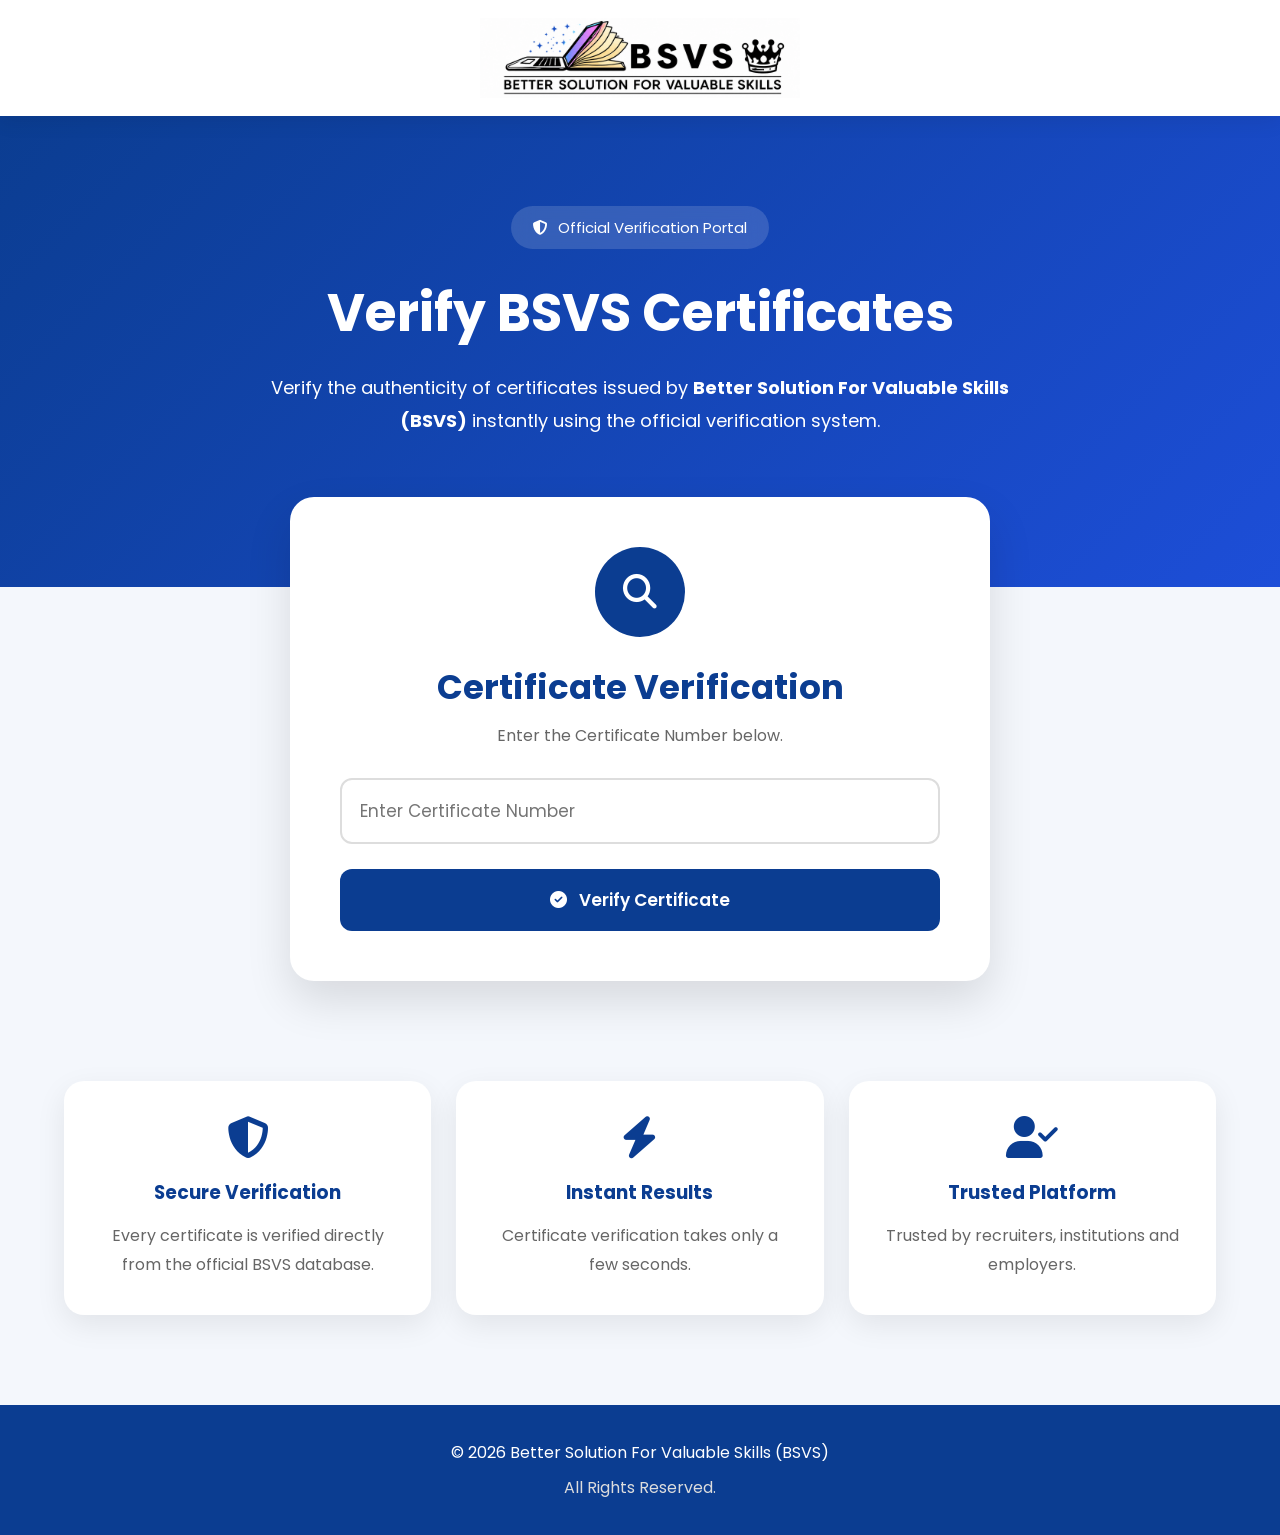
==== index.html @ 0b7476f2 "Initial commit" ====
<!DOCTYPE html>
<html lang="en">

<head>

    <meta charset="UTF-8">
    <meta name="viewport" content="width=device-width, initial-scale=1.0">

    <title>BSVS Certificate Verification Portal</title>

    <link rel="icon" href="assets/logo/TabIcon.png">

    <link rel="stylesheet" href="css/style.css">

    <link href="https://fonts.googleapis.com/css2?family=Poppins:wght@300;400;500;600;700;800&display=swap"
        rel="stylesheet">

    <link rel="stylesheet"
        href="https://cdnjs.cloudflare.com/ajax/libs/font-awesome/6.7.2/css/all.min.css">

</head>

<body>

    <!-- HEADER -->

    <header>

        <div class="container">

            <div class="logo">

    <img src="assets/logo/logo.png" alt="BSVS Logo" class="header-logo">

</div>

        </div>

    </header>

    <!-- HERO -->

    <section class="hero">

        <div class="hero-content">

            <span class="hero-badge">

                <i class="fa-solid fa-shield-halved"></i>

                Official Verification Portal

            </span>

            <h1>

                Verify BSVS Certificates

            </h1>

            <p>

                Verify the authenticity of certificates issued by
                <strong>Better Solution For Valuable Skills (BSVS)</strong>
                instantly using the official verification system.

            </p>

        </div>

    </section>

    <!-- SEARCH -->

    <section class="search-section">

        <div class="search-card">

            <div class="search-icon">

                <i class="fa-solid fa-magnifying-glass"></i>

            </div>

            <h2>

                Certificate Verification

            </h2>

            <p>

                Enter the Certificate Number below.

            </p>

            <form id="verifyForm">

                <div class="input-group">

                    <input

                        type="text"

                        id="certificateNumber"

                        placeholder="Enter Certificate Number"

                        autocomplete="off"

                        required>

                </div>

                <button type="submit">

                    <i class="fa-solid fa-circle-check"></i>

                    Verify Certificate

                </button>

            </form>

        </div>

    </section>

    <!-- FEATURES -->

    <section class="features">

        <div class="feature-card">

            <i class="fa-solid fa-shield-halved"></i>

            <h3>

                Secure Verification

            </h3>

            <p>

                Every certificate is verified directly from the official BSVS database.

            </p>

        </div>

        <div class="feature-card">

            <i class="fa-solid fa-bolt"></i>

            <h3>

                Instant Results

            </h3>

            <p>

                Certificate verification takes only a few seconds.

            </p>

        </div>

        <div class="feature-card">

            <i class="fa-solid fa-user-check"></i>

            <h3>

                Trusted Platform

            </h3>

            <p>

                Trusted by recruiters, institutions and employers.

            </p>

        </div>

    </section>

    <!-- FOOTER -->

    <footer>

        <p>

            © 2026 Better Solution For Valuable Skills (BSVS)

        </p>

        <span>

            All Rights Reserved.

        </span>

    </footer>

    <script type="module" src="js/app.js"></script>

</body>

</html>
---- css/style.css ----
/* ===========================================
   BSVS Certificate Verification Portal
   Version 2.0
=========================================== */

*{
    margin:0;
    padding:0;
    box-sizing:border-box;
    font-family:'Poppins',sans-serif;
}

html{
    scroll-behavior:smooth;
}

body{
    background:#f4f7fc;
    color:#222;
    min-height:100vh;
}

/* Container */

.container{
    width:90%;
    max-width:1200px;
    margin:auto;
}

/* ================= HEADER ================= */

header{
    width:100%;
    background:#fff;
    padding:18px 0;
    box-shadow:0 5px 20px rgba(0,0,0,.08);
    position:sticky;
    top:0;
    z-index:1000;
}

.logo{
    width:100%;
    display:flex;
    justify-content:center;
    align-items:center;
}

.header-logo{
    width:320px;
    height:auto;
    object-fit:contain;
}

/* ================= HERO ================= */

.hero{
    background:linear-gradient(135deg,#0B3D91,#1D4ED8);
    color:#fff;
    padding:90px 20px 150px;
    text-align:center;
}

.hero-badge{
    display:inline-flex;
    align-items:center;
    gap:10px;
    background:rgba(255,255,255,.15);
    backdrop-filter:blur(10px);
    padding:10px 22px;
    border-radius:50px;
    font-size:15px;
    margin-bottom:25px;
}

.hero h1{
    font-size:52px;
    font-weight:700;
    margin-bottom:20px;
}

.hero p{
    max-width:760px;
    margin:auto;
    font-size:18px;
    line-height:1.8;
}

/* ================= SEARCH ================= */

.search-section{
    margin-top:-90px;
    padding:0 20px 70px;
}

.search-card{
    background:#fff;
    max-width:700px;
    margin:auto;
    border-radius:24px;
    padding:50px;
    box-shadow:0 20px 45px rgba(0,0,0,.12);
    text-align:center;
}

.search-icon{
    width:90px;
    height:90px;
    margin:auto;
    border-radius:50%;
    background:#0B3D91;
    color:#fff;
    display:flex;
    justify-content:center;
    align-items:center;
    font-size:34px;
    margin-bottom:25px;
}

.search-card h2{
    color:#0B3D91;
    font-size:34px;
    margin-bottom:10px;
}

.search-card p{
    color:#666;
    margin-bottom:30px;
}

/* ================= FORM ================= */

.input-group{
    margin-bottom:25px;
}

.input-group input{
    width:100%;
    padding:18px;
    font-size:17px;
    border-radius:12px;
    border:2px solid #ddd;
    outline:none;
    transition:.3s;
}

.input-group input:focus{
    border-color:#0B3D91;
    box-shadow:0 0 20px rgba(11,61,145,.15);
}

button{
    width:100%;
    padding:18px;
    border:none;
    border-radius:12px;
    background:#0B3D91;
    color:#fff;
    font-size:17px;
    font-weight:600;
    cursor:pointer;
    transition:.3s;
}

button:hover{
    background:#082f6f;
    transform:translateY(-3px);
}

button i{
    margin-right:8px;
}

/* ================= FEATURES ================= */

.features{
    width:90%;
    max-width:1200px;
    margin:30px auto 90px;
    display:grid;
    grid-template-columns:repeat(auto-fit,minmax(260px,1fr));
    gap:25px;
}

.feature-card{
    background:#fff;
    padding:35px;
    border-radius:20px;
    text-align:center;
    box-shadow:0 10px 30px rgba(0,0,0,.08);
    transition:.3s;
}

.feature-card:hover{
    transform:translateY(-8px);
}

.feature-card i{
    font-size:42px;
    color:#0B3D91;
    margin-bottom:20px;
}

.feature-card h3{
    color:#0B3D91;
    margin-bottom:15px;
}

.feature-card p{
    color:#666;
    line-height:1.8;
}

/* ================= FOOTER ================= */

footer{
    background:#0B3D91;
    color:#fff;
    text-align:center;
    padding:35px 20px;
}

footer span{
    display:block;
    margin-top:10px;
    color:#ddd;
}

/* ================= Animation ================= */

.search-card,
.feature-card{
    animation:fadeUp .8s ease;
}

@keyframes fadeUp{

    from{
        opacity:0;
        transform:translateY(40px);
    }

    to{
        opacity:1;
        transform:translateY(0);
    }

}

/* ===========================================
   VERIFY PAGE
=========================================== */

.verify-section{
    width:90%;
    max-width:900px;
    margin:60px auto;
}

.verify-card{
    background:#fff;
    border-radius:24px;
    padding:45px;
    box-shadow:0 20px 45px rgba(0,0,0,.10);
    text-align:center;
    animation:fadeUp .7s ease;
}

/* Loading */

.loading-icon{
    width:90px;
    height:90px;
    margin:auto;
    background:#0B3D91;
    color:#fff;
    border-radius:50%;
    display:flex;
    justify-content:center;
    align-items:center;
    font-size:36px;
    margin-bottom:25px;
}

/* Success */

.verified-icon{
    width:110px;
    height:110px;
    margin:auto;
    border-radius:50%;
    background:#16a34a;
    color:#fff;
    display:flex;
    justify-content:center;
    align-items:center;
    font-size:50px;
    margin-bottom:25px;
}

.verified-badge{
    display:inline-block;
    background:#dcfce7;
    color:#15803d;
    padding:8px 22px;
    border-radius:50px;
    font-size:14px;
    font-weight:600;
    letter-spacing:1px;
    margin-bottom:20px;
}

.success-card h2{
    color:#16a34a;
    font-size:34px;
    margin-bottom:15px;
}

.success-message{
    color:#666;
    max-width:650px;
    margin:0 auto 35px;
    line-height:1.8;
}

/* ================= INFO GRID ================= */

.info-grid{
    display:grid;
    grid-template-columns:repeat(2,1fr);
    gap:20px;
    margin-top:20px;
}

.info-box{
    background:#f8fafc;
    border:1px solid #e5e7eb;
    border-radius:18px;
    padding:22px;
    text-align:left;
    transition:.3s;
}

.info-box:hover{
    transform:translateY(-5px);
    box-shadow:0 12px 25px rgba(0,0,0,.08);
}

.info-box span{
    display:block;
    color:#666;
    font-size:14px;
    margin-bottom:10px;
}

.info-box h3{
    color:#0B3D91;
    font-size:20px;
    word-break:break-word;
}

/* Status Badge */

.status-badge{
    display:inline-flex;
    align-items:center;
    justify-content:center;
    background:#16a34a;
    color:#fff;
    padding:10px 18px;
    border-radius:50px;
    font-size:15px;
    font-weight:600;
    letter-spacing:.5px;
}

/* Error */

.error-icon{
    width:110px;
    height:110px;
    margin:auto;
    border-radius:50%;
    background:#dc2626;
    color:#fff;
    display:flex;
    justify-content:center;
    align-items:center;
    font-size:52px;
    margin-bottom:25px;
}

.error-card h2{
    color:#dc2626;
    margin-bottom:15px;
    font-size:32px;
}

.error-card p{
    color:#666;
    margin-bottom:30px;
    line-height:1.8;
}

/* ================= VERIFY BUTTON ================= */

.success-card button,
.error-card button{
    margin-top:35px;
}

/* ================= SMALL EFFECTS ================= */

.info-box:nth-child(1){
    border-left:5px solid #0B3D91;
}

.info-box:nth-child(2){
    border-left:5px solid #16a34a;
}

.info-box:nth-child(3){
    border-left:5px solid #f59e0b;
}

.info-box:nth-child(4){
    border-left:5px solid #2563eb;
}

.info-box:nth-child(5){
    border-left:5px solid #10b981;
}

/* ===========================================
   RESPONSIVE HELPERS
=========================================== */

@media (max-width:992px){

    .hero h1{
        font-size:42px;
    }

    .info-grid{
        grid-template-columns:1fr;
    }

}

@media (max-width:768px){

    header{
        padding:15px 0;
    }

    .logo img{
        width:55px;
        height:55px;
    }

    .logo-text h2{
        font-size:22px;
    }

    .logo-text span{
        font-size:12px;
    }

    .hero{
        padding:70px 20px 120px;
    }

    .hero h1{
        font-size:34px;
    }

    .hero p{
        font-size:16px;
    }

    .hero-badge{
        font-size:13px;
        padding:8px 18px;
    }

    .search-section{
        margin-top:-60px;
    }

    .search-card{
        padding:30px 25px;
    }

    .search-card h2{
        font-size:28px;
    }

    .search-icon{
        width:70px;
        height:70px;
        font-size:28px;
    }

    .verify-card{
        padding:30px 22px;
    }

    .verified-icon,
    .loading-icon,
    .error-icon{
        width:80px;
        height:80px;
        font-size:34px;
    }

    .success-card h2,
    .error-card h2{
        font-size:28px;
    }

    .info-box{
        padding:18px;
    }

    .info-box h3{
        font-size:18px;
    }

    button{
        font-size:16px;
        padding:16px;
    }

}

@media (max-width:480px){

    .hero h1{
        font-size:28px;
    }

    .hero p{
        font-size:15px;
    }

    .search-card{
        padding:25px 18px;
    }

    .search-card h2{
        font-size:24px;
    }

    .verify-card{
        padding:25px 18px;
    }

    .verified-badge{
        font-size:12px;
        padding:6px 16px;
    }

    .status-badge{
        width:100%;
        justify-content:center;
    }

}

/* ===========================================
   SCROLLBAR
=========================================== */

::-webkit-scrollbar{
    width:10px;
}

::-webkit-scrollbar-track{
    background:#edf2f7;
}

::-webkit-scrollbar-thumb{
    background:#0B3D91;
    border-radius:50px;
}

::-webkit-scrollbar-thumb:hover{
    background:#082f6f;
}

/* ===========================================
   SELECTION
=========================================== */

::selection{
    background:#0B3D91;
    color:#fff;
}

/* ===========================================
   SMOOTH TRANSITIONS
=========================================== */

button,
input,
.feature-card,
.info-box,
.search-card,
.verify-card{
    transition:all .3s ease;
}

/* ===========================================
   FOCUS STATES
=========================================== */

button:focus,
input:focus{
    outline:none;
}

/* ===========================================
   UTILITIES
=========================================== */

.text-center{
    text-align:center;
}

.mt-20{
    margin-top:20px;
}

.mt-30{
    margin-top:30px;
}

.mb-20{
    margin-bottom:20px;
}

.shadow{
    box-shadow:0 15px 35px rgba(0,0,0,.12);
}

.rounded{
    border-radius:20px;
}

/* ===========================================
   END
=========================================== */
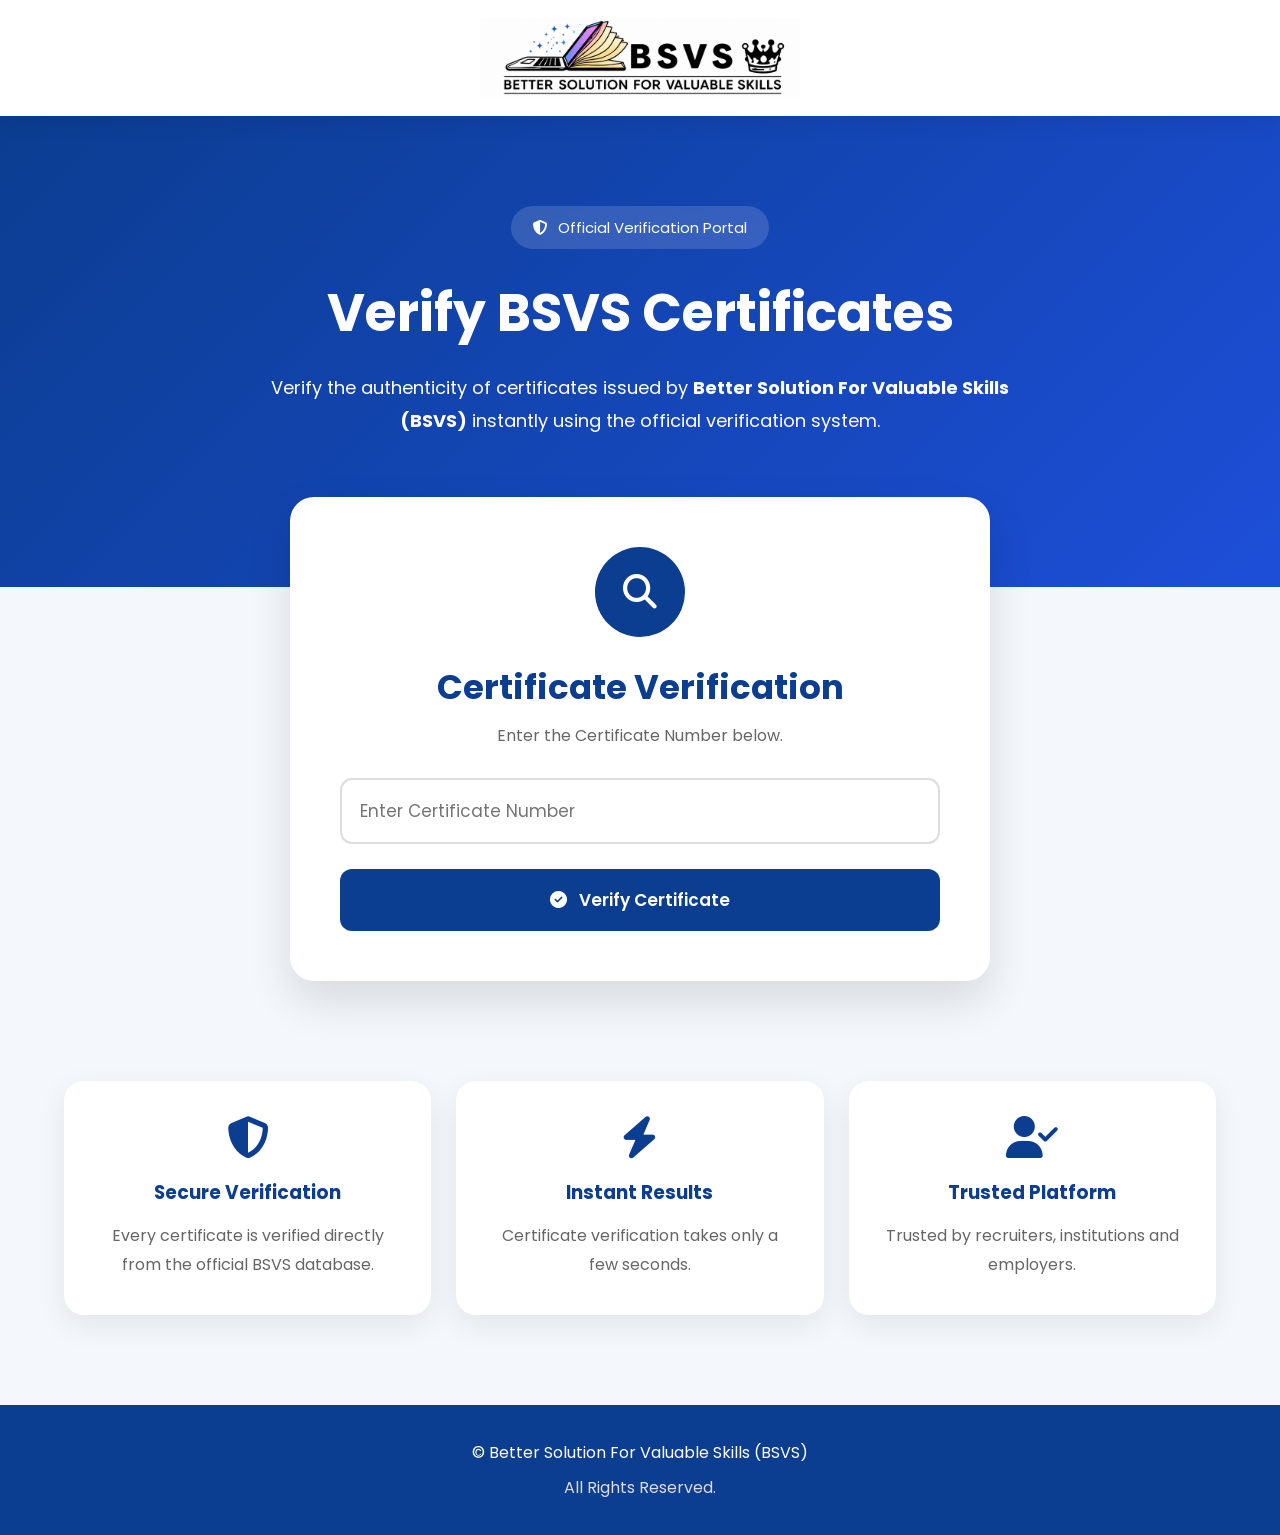
==== commit 0c8e5f9f: "Update index.html" ====
--- a/index.html
+++ b/index.html
@@ -192,7 +192,7 @@
 
         <p>
 
-            © 2026 Better Solution For Valuable Skills (BSVS)
+            © Better Solution For Valuable Skills (BSVS)
 
         </p>
 
@@ -208,4 +208,4 @@
 
 </body>
 
-</html>+</html>
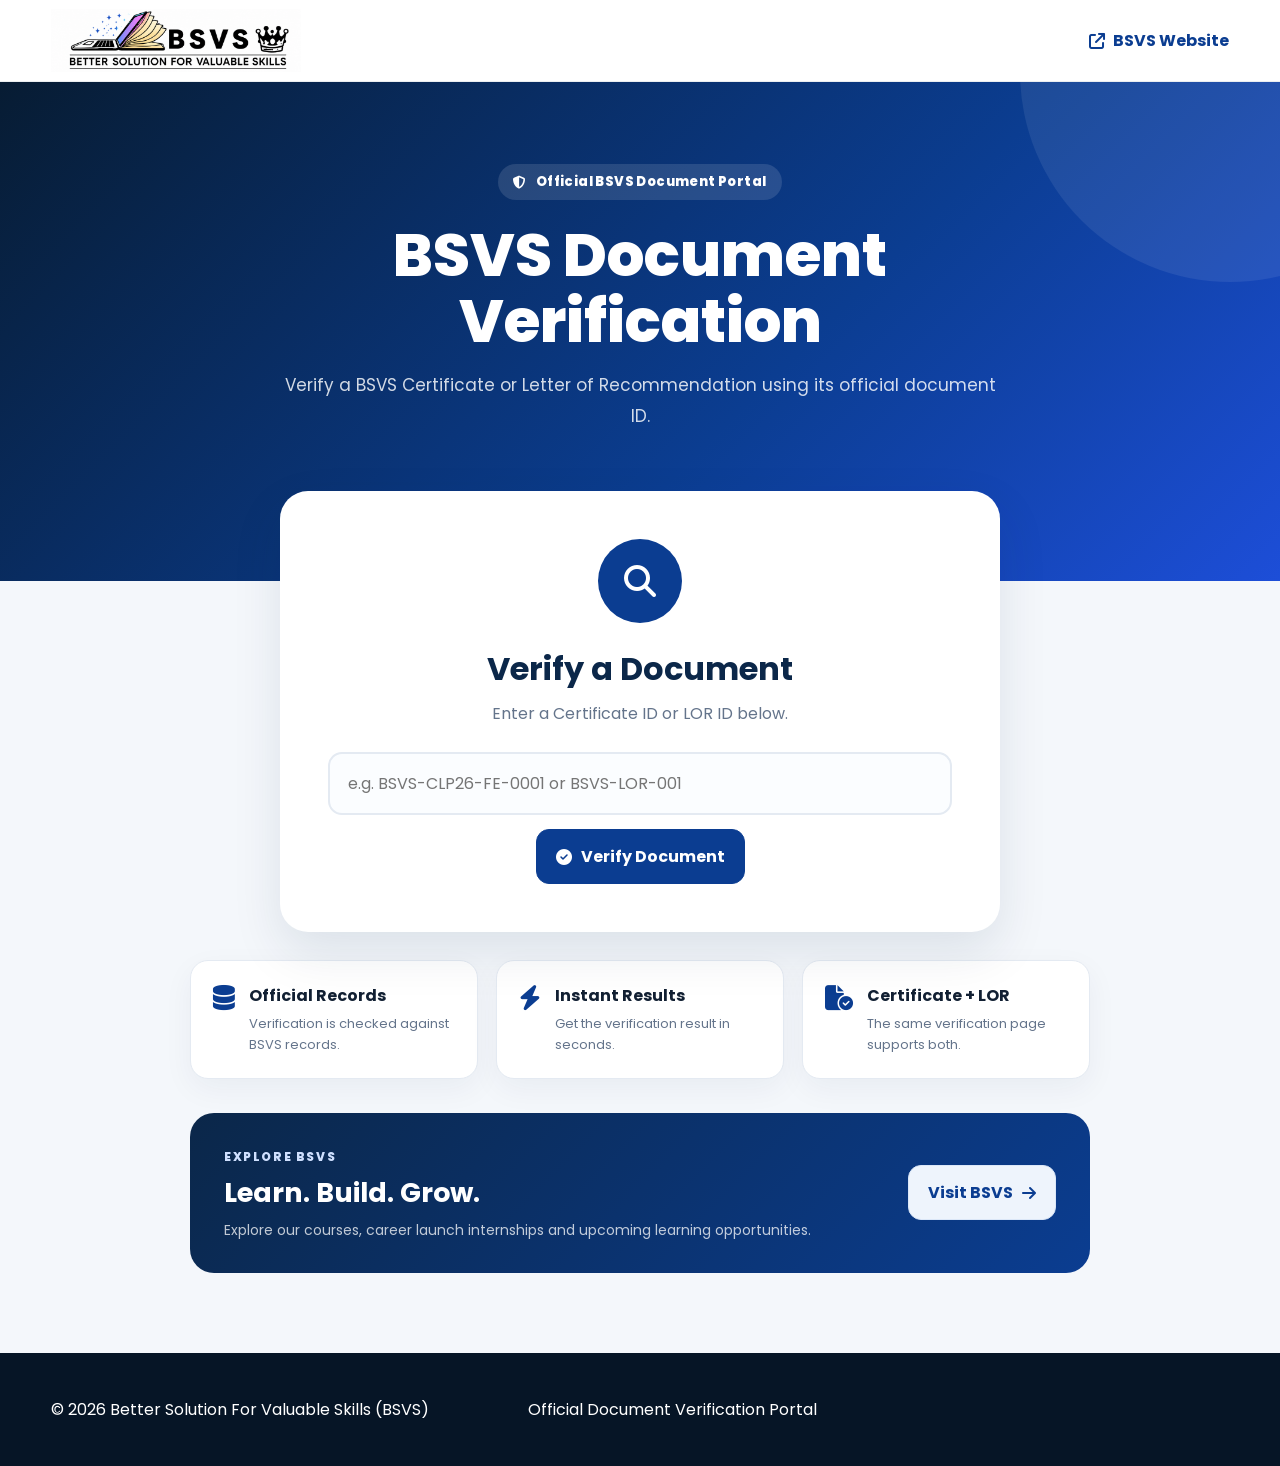
==== commit c73e31dc: "Launch final BSVS website" ====
--- a/index.html
+++ b/index.html
@@ -1,211 +1,74 @@
 <!DOCTYPE html>
 <html lang="en">
+<head>
+  <meta charset="UTF-8">
+  <meta name="viewport" content="width=device-width, initial-scale=1.0">
+  <meta name="description" content="Official BSVS Certificate and Letter of Recommendation verification portal.">
+  <title>BSVS Document Verification</title>
+  <link rel="icon" href="assets/logo/TabIcon.png">
+  <link rel="preconnect" href="https://fonts.googleapis.com">
+  <link rel="preconnect" href="https://fonts.gstatic.com" crossorigin>
+  <link href="https://fonts.googleapis.com/css2?family=Poppins:wght@400;500;600;700;800&display=swap" rel="stylesheet">
+  <link rel="stylesheet" href="https://cdnjs.cloudflare.com/ajax/libs/font-awesome/6.7.2/css/all.min.css">
+  <link rel="stylesheet" href="css/style.css">
+</head>
+<body class="verification-home">
+  <header class="site-header compact-header">
+    <div class="container nav-wrap">
+      <a class="brand" href="home.html" aria-label="BSVS main website">
+        <img src="assets/logo/logo.png" alt="BSVS - Better Solution For Valuable Skills">
+      </a>
+      <a class="nav-link" href="home.html"><i class="fa-solid fa-arrow-up-right-from-square"></i> BSVS Website</a>
+    </div>
+  </header>
 
-<head>
+  <main>
+    <section class="verify-hero">
+      <div class="container narrow">
+        <span class="eyebrow"><i class="fa-solid fa-shield-halved"></i> Official BSVS Document Portal</span>
+        <h1>BSVS Document Verification</h1>
+        <p>Verify a BSVS Certificate or Letter of Recommendation using its official document ID.</p>
+      </div>
+    </section>
 
-    <meta charset="UTF-8">
-    <meta name="viewport" content="width=device-width, initial-scale=1.0">
-
-    <title>BSVS Certificate Verification Portal</title>
-
-    <link rel="icon" href="assets/logo/TabIcon.png">
-
-    <link rel="stylesheet" href="css/style.css">
-
-    <link href="https://fonts.googleapis.com/css2?family=Poppins:wght@300;400;500;600;700;800&display=swap"
-        rel="stylesheet">
-
-    <link rel="stylesheet"
-        href="https://cdnjs.cloudflare.com/ajax/libs/font-awesome/6.7.2/css/all.min.css">
-
-</head>
-
-<body>
-
-    <!-- HEADER -->
-
-    <header>
-
-        <div class="container">
-
-            <div class="logo">
-
-    <img src="assets/logo/logo.png" alt="BSVS Logo" class="header-logo">
-
-</div>
-
+    <section class="verify-search-wrap">
+      <div class="container narrow">
+        <div class="verify-search-card">
+          <div class="icon-circle"><i class="fa-solid fa-magnifying-glass"></i></div>
+          <h2>Verify a Document</h2>
+          <p>Enter a Certificate ID or LOR ID below.</p>
+          <form id="verifyForm">
+            <label class="sr-only" for="certificateNumber">Certificate or LOR ID</label>
+            <input type="text" id="certificateNumber" placeholder="e.g. BSVS-CLP26-FE-0001 or BSVS-LOR-001" autocomplete="off" required>
+            <button class="primary-btn" type="submit"><i class="fa-solid fa-circle-check"></i> Verify Document</button>
+          </form>
         </div>
 
-    </header>
-
-    <!-- HERO -->
-
-    <section class="hero">
-
-        <div class="hero-content">
-
-            <span class="hero-badge">
-
-                <i class="fa-solid fa-shield-halved"></i>
-
-                Official Verification Portal
-
-            </span>
-
-            <h1>
-
-                Verify BSVS Certificates
-
-            </h1>
-
-            <p>
-
-                Verify the authenticity of certificates issued by
-                <strong>Better Solution For Valuable Skills (BSVS)</strong>
-                instantly using the official verification system.
-
-            </p>
-
+        <div class="trust-grid">
+          <div class="trust-card"><i class="fa-solid fa-database"></i><div><h3>Official Records</h3><p>Verification is checked against BSVS records.</p></div></div>
+          <div class="trust-card"><i class="fa-solid fa-bolt"></i><div><h3>Instant Results</h3><p>Get the verification result in seconds.</p></div></div>
+          <div class="trust-card"><i class="fa-solid fa-file-circle-check"></i><div><h3>Certificate + LOR</h3><p>The same verification page supports both.</p></div></div>
         </div>
 
+        <div class="portal-cta">
+          <div>
+            <span class="mini-label">Explore BSVS</span>
+            <h2>Learn. Build. Grow.</h2>
+            <p>Explore our courses, career launch internships and upcoming learning opportunities.</p>
+          </div>
+          <a class="secondary-btn" href="home.html">Visit BSVS <i class="fa-solid fa-arrow-right"></i></a>
+        </div>
+      </div>
     </section>
+  </main>
 
-    <!-- SEARCH -->
+  <footer class="site-footer">
+    <div class="container footer-inner">
+      <p>© 2026 Better Solution For Valuable Skills (BSVS)</p>
+      <span>Official Document Verification Portal</span>
+    </div>
+  </footer>
 
-    <section class="search-section">
-
-        <div class="search-card">
-
-            <div class="search-icon">
-
-                <i class="fa-solid fa-magnifying-glass"></i>
-
-            </div>
-
-            <h2>
-
-                Certificate Verification
-
-            </h2>
-
-            <p>
-
-                Enter the Certificate Number below.
-
-            </p>
-
-            <form id="verifyForm">
-
-                <div class="input-group">
-
-                    <input
-
-                        type="text"
-
-                        id="certificateNumber"
-
-                        placeholder="Enter Certificate Number"
-
-                        autocomplete="off"
-
-                        required>
-
-                </div>
-
-                <button type="submit">
-
-                    <i class="fa-solid fa-circle-check"></i>
-
-                    Verify Certificate
-
-                </button>
-
-            </form>
-
-        </div>
-
-    </section>
-
-    <!-- FEATURES -->
-
-    <section class="features">
-
-        <div class="feature-card">
-
-            <i class="fa-solid fa-shield-halved"></i>
-
-            <h3>
-
-                Secure Verification
-
-            </h3>
-
-            <p>
-
-                Every certificate is verified directly from the official BSVS database.
-
-            </p>
-
-        </div>
-
-        <div class="feature-card">
-
-            <i class="fa-solid fa-bolt"></i>
-
-            <h3>
-
-                Instant Results
-
-            </h3>
-
-            <p>
-
-                Certificate verification takes only a few seconds.
-
-            </p>
-
-        </div>
-
-        <div class="feature-card">
-
-            <i class="fa-solid fa-user-check"></i>
-
-            <h3>
-
-                Trusted Platform
-
-            </h3>
-
-            <p>
-
-                Trusted by recruiters, institutions and employers.
-
-            </p>
-
-        </div>
-
-    </section>
-
-    <!-- FOOTER -->
-
-    <footer>
-
-        <p>
-
-            © Better Solution For Valuable Skills (BSVS)
-
-        </p>
-
-        <span>
-
-            All Rights Reserved.
-
-        </span>
-
-    </footer>
-
-    <script type="module" src="js/app.js"></script>
-
+  <script src="js/app.js"></script>
 </body>
-
 </html>
--- a/css/style.css
+++ b/css/style.css
@@ -1,653 +1,117 @@
-/* ===========================================
-   BSVS Certificate Verification Portal
-   Version 2.0
-=========================================== */
-
-*{
-    margin:0;
-    padding:0;
-    box-sizing:border-box;
-    font-family:'Poppins',sans-serif;
+*[hidden]{display:none !important}
+:root{
+  --navy:#0b2749;
+  --blue:#0b3d91;
+  --blue2:#1d4ed8;
+  --gold:#d8a63c;
+  --green:#16a34a;
+  --red:#dc2626;
+  --ink:#122033;
+  --muted:#64748b;
+  --soft:#f4f7fb;
+  --line:#e4eaf2;
+  --white:#fff;
+  --shadow:0 20px 50px rgba(11,39,73,.10);
 }
 
-html{
-    scroll-behavior:smooth;
-}
+*{box-sizing:border-box;margin:0;padding:0}
+html{scroll-behavior:smooth}
+body{font-family:'Poppins',sans-serif;background:var(--soft);color:var(--ink);min-height:100vh}
+a{text-decoration:none;color:inherit}
+button,input,select,textarea{font:inherit}
+button{cursor:pointer}
+img{max-width:100%;display:block}
 
-body{
-    background:#f4f7fc;
-    color:#222;
-    min-height:100vh;
-}
+.container{width:min(1180px,92%);margin:auto}
+.narrow{width:min(900px,92%)}
+.sr-only{position:absolute;width:1px;height:1px;padding:0;margin:-1px;overflow:hidden;clip:rect(0,0,0,0);white-space:nowrap;border:0}
 
-/* Container */
+.site-header{position:sticky;top:0;z-index:50;background:rgba(255,255,255,.94);backdrop-filter:blur(14px);border-bottom:1px solid rgba(11,39,73,.08)}
+.compact-header{height:82px}
+.nav-wrap{height:100%;display:flex;align-items:center;justify-content:space-between;gap:20px}
+.brand{display:flex;align-items:center}
+.brand img{width:250px;height:auto}
+.nav-link{display:inline-flex;gap:8px;align-items:center;color:var(--blue);font-weight:700}
 
-.container{
-    width:90%;
-    max-width:1200px;
-    margin:auto;
-}
+.main-header{height:78px}
+.main-nav{display:flex;align-items:center;gap:26px;font-size:14px;font-weight:600}
+.main-nav a{color:#334155;transition:.25s}
+.main-nav a:hover{color:var(--blue)}
+.main-nav .nav-verify{background:var(--blue);color:#fff;padding:10px 16px;border-radius:12px}
+.menu-btn{display:none;border:0;background:transparent;color:var(--blue);font-size:22px}
 
-/* ================= HEADER ================= */
+/* Verification entry */
+.verify-hero{background:linear-gradient(135deg,#071c33,#0b3d91 60%,#1d4ed8);color:#fff;padding:82px 0 150px;text-align:center;position:relative;overflow:hidden}
+.verify-hero:after{content:"";position:absolute;width:420px;height:420px;border-radius:50%;right:-160px;top:-220px;background:rgba(255,255,255,.08)}
+.eyebrow{display:inline-flex;align-items:center;gap:9px;padding:8px 15px;border-radius:999px;background:#eaf1fb;color:var(--blue);font-size:13px;font-weight:800;letter-spacing:.4px}
+.verify-hero .eyebrow{background:rgba(255,255,255,.12);color:#fff}
+.verify-hero h1,.apply-hero h1{font-size:clamp(34px,5vw,60px);line-height:1.1;margin:22px auto 16px;font-weight:800;max-width:780px}
+.verify-hero p,.apply-hero p{max-width:720px;margin:auto;color:rgba(255,255,255,.82);font-size:17px;line-height:1.8}
 
-header{
-    width:100%;
-    background:#fff;
-    padding:18px 0;
-    box-shadow:0 5px 20px rgba(0,0,0,.08);
-    position:sticky;
-    top:0;
-    z-index:1000;
-}
+.verify-search-wrap{margin-top:-90px;padding-bottom:80px}
+.verify-search-card{position:relative;background:#fff;padding:48px;border-radius:28px;box-shadow:var(--shadow);text-align:center;max-width:720px;margin:auto}
+.icon-circle{width:84px;height:84px;border-radius:50%;background:var(--blue);color:#fff;display:grid;place-items:center;font-size:32px;margin:0 auto 22px}
+.verify-search-card h2{color:var(--navy);font-size:32px;margin-bottom:8px}
+.verify-search-card p{color:var(--muted);margin-bottom:26px}
+.verify-search-card input{width:100%;padding:17px 18px;border:2px solid var(--line);border-radius:14px;outline:none;margin-bottom:14px;background:#fbfdff}
+.verify-search-card input:focus{border-color:var(--blue);box-shadow:0 0 0 4px rgba(11,61,145,.08)}
+.primary-btn,.secondary-btn,.outline-btn{display:inline-flex;justify-content:center;align-items:center;gap:9px;border-radius:13px;padding:14px 19px;font-weight:700;transition:.25s}
+.primary-btn{background:var(--blue);color:#fff;border:1px solid var(--blue)}
+.primary-btn:hover{background:#082f6f;transform:translateY(-2px)}
+.secondary-btn{background:#eef4fc;color:var(--blue);border:1px solid #dbe7f8}
+.secondary-btn:hover{background:#e2ecfa;transform:translateY(-2px)}
+.outline-btn{background:transparent;color:#fff;border:1px solid rgba(255,255,255,.28)}
+.outline-btn:hover{background:rgba(255,255,255,.08)}
+.light-btn{background:#fff;color:var(--blue);border-color:#fff}
+.light-btn:hover{background:#f4f8ff}
 
-.logo{
-    width:100%;
-    display:flex;
-    justify-content:center;
-    align-items:center;
-}
+.trust-grid{display:grid;grid-template-columns:repeat(3,1fr);gap:18px;margin:28px auto 34px}
+.trust-card{display:flex;gap:14px;align-items:flex-start;background:#fff;border:1px solid var(--line);padding:22px;border-radius:18px;box-shadow:0 10px 30px rgba(11,39,73,.05)}
+.trust-card>i{color:var(--blue);font-size:25px;margin-top:3px}.trust-card h3{font-size:16px;margin-bottom:6px}.trust-card p{font-size:13px;color:var(--muted);line-height:1.6}
+.portal-cta{background:linear-gradient(135deg,#0b2749,#0b3d91);color:#fff;border-radius:24px;padding:30px 34px;display:flex;align-items:center;justify-content:space-between;gap:25px}
+.mini-label{display:inline-block;color:var(--blue);font-size:12px;font-weight:800;text-transform:uppercase;letter-spacing:1.6px;margin-bottom:7px}.portal-cta .mini-label{color:#cfe0ff}.portal-cta h2{font-size:27px;margin-bottom:6px}.portal-cta p{color:rgba(255,255,255,.75);font-size:14px;line-height:1.7}
 
-.header-logo{
-    width:320px;
-    height:auto;
-    object-fit:contain;
-}
+/* Result */
+.result-main{min-height:calc(100vh - 160px)}
+.result-section{padding:60px 0}
+.result-card{background:#fff;border-radius:28px;padding:50px;box-shadow:var(--shadow);text-align:center}
+.result-card[hidden]{display:none!important}
+.spinning{animation:spin 1s linear infinite}.spinning i{animation:spinReverse 1s linear infinite}
+@keyframes spin{to{transform:rotate(360deg)}}
+@keyframes spinReverse{to{transform:rotate(-360deg)}}
+.result-card h1,.result-card h2{color:var(--navy);margin-bottom:14px}.result-card h1{font-size:35px}.result-card h2{font-size:30px}
+.verified-icon,.error-icon{width:100px;height:100px;border-radius:50%;margin:0 auto 18px;display:grid;place-items:center;color:#fff;font-size:46px}.verified-icon{background:var(--green)}.error-icon{background:var(--red)}
+.status-pill,.error-pill{display:inline-flex;padding:7px 16px;border-radius:999px;font-size:12px;font-weight:800;letter-spacing:1px}.status-pill{background:#dcfce7;color:#15803d}.error-pill{background:#fee2e2;color:#b91c1c}
+.success-card h1{color:var(--green)}.error-card h1{color:var(--red)}
+.result-lead{color:var(--muted);max-width:710px;margin:0 auto 28px;line-height:1.8}
+.info-grid{display:grid;grid-template-columns:repeat(2,1fr);gap:16px;text-align:left;margin-top:24px}
+.info-box{background:#f8fafc;border:1px solid var(--line);border-radius:17px;padding:20px;min-height:92px}.info-box span{display:block;color:var(--muted);font-size:12px;margin-bottom:8px}.info-box strong{display:block;color:var(--blue);font-size:17px;word-break:break-word}.valid-text{color:var(--green)!important}.accent-blue{border-left:5px solid var(--blue)}.accent-green{border-left:5px solid var(--green)}.accent-gold{border-left:5px solid var(--gold)}.accent-purple{border-left:5px solid #7c3aed}.accent-teal{border-left:5px solid #0f9f8d}.accent-slate{border-left:5px solid #475569}
+.result-actions{display:flex;justify-content:center;gap:12px;flex-wrap:wrap;margin-top:30px}
 
-/* ================= HERO ================= */
+/* Main website */
+.main-hero{background:linear-gradient(135deg,#071b32,#0b2749 48%,#0b3d91);color:#fff;position:relative;overflow:hidden}
+.hero-glow{position:absolute;border-radius:50%;filter:blur(2px);pointer-events:none}.hero-glow-one{width:420px;height:420px;right:-180px;top:-100px;background:rgba(216,166,60,.10)}.hero-glow-two{width:520px;height:520px;left:-300px;bottom:-300px;background:rgba(29,78,216,.18)}
+.hero-layout{min-height:690px;display:grid;grid-template-columns:1.18fr .82fr;gap:60px;align-items:center;position:relative;z-index:1}
+.hero-copy h1{font-size:clamp(48px,6vw,78px);line-height:1.02;margin:22px 0}.hero-copy h1 span{color:#f0c75e}.hero-copy>p{max-width:670px;color:rgba(255,255,255,.78);font-size:17px;line-height:1.9}.hero-actions{display:flex;gap:12px;flex-wrap:wrap;margin:28px 0 28px}.hero-stats{display:grid;grid-template-columns:repeat(3,1fr);gap:14px;max-width:640px}.hero-stats div{border-top:1px solid rgba(255,255,255,.18);padding-top:13px}.hero-stats strong{display:block;font-size:14px}.hero-stats span{display:block;color:rgba(255,255,255,.58);font-size:11px;margin-top:4px}
+.hero-panel{background:rgba(255,255,255,.08);border:1px solid rgba(255,255,255,.14);backdrop-filter:blur(12px);border-radius:28px;padding:32px}.panel-top{display:flex;justify-content:space-between;color:#dce8ff;font-size:13px;font-weight:700}.panel-icon{width:76px;height:76px;border-radius:20px;background:#fff;color:var(--blue);display:grid;place-items:center;font-size:34px;margin:34px 0 22px}.hero-panel h2{font-size:33px;line-height:1.2;margin-bottom:13px}.hero-panel p{color:rgba(255,255,255,.72);line-height:1.8;font-size:14px}.panel-link{display:inline-flex;align-items:center;gap:8px;color:#f0c75e;font-weight:800;margin-top:22px}
 
-.hero{
-    background:linear-gradient(135deg,#0B3D91,#1D4ED8);
-    color:#fff;
-    padding:90px 20px 150px;
-    text-align:center;
-}
+.section{padding:92px 0}.section-heading{max-width:760px;margin-bottom:44px}.section-heading h2{font-size:clamp(30px,4vw,48px);line-height:1.15;color:var(--navy);margin:7px 0 13px}.section-heading p{color:var(--muted);line-height:1.8}.light-heading h2{color:#fff}.light-heading p{color:rgba(255,255,255,.68)}
+.course-grid{display:grid;grid-template-columns:repeat(4,1fr);gap:18px}.course-card{background:#fff;border:1px solid var(--line);border-radius:22px;padding:26px;box-shadow:0 12px 35px rgba(11,39,73,.05);transition:.25s}.course-card:hover{transform:translateY(-7px);box-shadow:0 20px 45px rgba(11,39,73,.10)}.course-card h3{font-size:20px;color:var(--navy);margin:20px 0 9px}.course-card p{font-size:13px;color:var(--muted);line-height:1.75;min-height:70px}.course-card a{display:inline-flex;gap:7px;align-items:center;color:var(--blue);font-weight:800;font-size:13px;margin-top:19px}.course-icon{width:58px;height:58px;border-radius:16px;display:grid;place-items:center;font-size:27px}.course-icon.blue{background:#eaf2ff;color:#0b3d91}.course-icon.red{background:#fff0f0;color:#b91c1c}.course-icon.yellow{background:#fff8d9;color:#bd8a00}.course-icon.dark{background:#eaf2f6;color:#0b2749}
+.featured-course{border-top:4px solid var(--gold)}
+.location-strip{margin-top:28px;border:1px solid var(--line);background:#fff;padding:18px 22px;border-radius:18px;display:flex;align-items:center;gap:13px}.location-strip>i{color:var(--blue);font-size:19px}.location-strip div{display:flex;flex-direction:column;flex:1}.location-strip strong{font-size:13px;color:var(--navy)}.location-strip span{font-size:12px;color:var(--muted)}.location-strip a{font-weight:800;color:var(--blue)}
 
-.hero-badge{
-    display:inline-flex;
-    align-items:center;
-    gap:10px;
-    background:rgba(255,255,255,.15);
-    backdrop-filter:blur(10px);
-    padding:10px 22px;
-    border-radius:50px;
-    font-size:15px;
-    margin-bottom:25px;
-}
+.dark-section{background:#071b32;color:#fff}.domain-grid{display:grid;grid-template-columns:repeat(2,1fr);gap:18px}.domain-card{display:flex;gap:17px;align-items:flex-start;padding:24px;border:1px solid rgba(255,255,255,.11);background:rgba(255,255,255,.045);border-radius:19px}.domain-card>i{font-size:28px;color:#f0c75e;margin-top:2px}.domain-card h3{margin-bottom:5px}.domain-card p{font-size:13px;color:rgba(255,255,255,.62);line-height:1.65}.internship-bottom{display:flex;align-items:center;justify-content:space-between;gap:25px;margin-top:30px;padding-top:24px;border-top:1px solid rgba(255,255,255,.10)}.internship-points{display:flex;gap:14px;flex-wrap:wrap}.internship-points span{font-size:12px;color:rgba(255,255,255,.78);display:inline-flex;align-items:center;gap:7px}.internship-points i{color:#58d690}
 
-.hero h1{
-    font-size:52px;
-    font-weight:700;
-    margin-bottom:20px;
-}
+.split-section{display:grid;grid-template-columns:1.2fr .8fr;gap:55px;align-items:center}.split-section>div>p{color:var(--muted);line-height:1.9;max-width:700px}.check-list{display:grid;grid-template-columns:repeat(2,1fr);gap:12px;margin-top:23px}.check-list span{font-size:13px;color:#334155;display:inline-flex;gap:8px;align-items:center}.check-list i{color:var(--green)}.about-card{background:linear-gradient(145deg,#eaf2ff,#fff);border:1px solid #dbe7f8;padding:32px;border-radius:24px}.about-card-icon{width:64px;height:64px;border-radius:18px;background:var(--blue);color:#fff;display:grid;place-items:center;font-size:28px;margin-bottom:18px}.about-card h3{color:var(--navy);font-size:24px;margin-bottom:10px}.about-card p{color:var(--muted);line-height:1.75;font-size:13px;margin-bottom:19px}
+.apply-banner{padding:70px 0}.apply-banner-inner{background:linear-gradient(135deg,#0b2749,#0b3d91);color:#fff;border-radius:28px;padding:34px 38px;display:flex;align-items:center;justify-content:space-between;gap:25px}.apply-banner h2{font-size:31px;margin:5px 0 7px}.apply-banner p{color:rgba(255,255,255,.7);font-size:13px;max-width:680px;line-height:1.7}.apply-banner .mini-label{color:#bfd7ff}
+.contact-section{padding-top:40px}.contact-grid{display:grid;grid-template-columns:repeat(2,1fr);gap:18px}.contact-card{display:flex;align-items:center;gap:16px;background:#fff;border:1px solid var(--line);padding:23px;border-radius:20px}.contact-icon{width:54px;height:54px;border-radius:15px;background:#edf4ff;color:var(--blue);display:grid;place-items:center;font-size:23px}.contact-card>div:nth-child(2){flex:1}.contact-card span{display:block;color:var(--muted);font-size:11px;text-transform:uppercase;letter-spacing:1px;font-weight:800}.contact-card strong{display:block;color:var(--navy);font-size:20px;margin:3px 0}.contact-card p{font-size:12px;color:var(--muted)}.contact-card>a{width:42px;height:42px;border-radius:12px;background:#eef4fc;color:var(--blue);display:grid;place-items:center}
 
-.hero p{
-    max-width:760px;
-    margin:auto;
-    font-size:18px;
-    line-height:1.8;
-}
+.site-footer{background:#061526;color:#fff}.footer-inner{padding:44px 0;display:grid;grid-template-columns:1.2fr 1fr .8fr;gap:30px}.footer-main img{width:215px;background:#fff;border-radius:8px;padding:3px}.footer-main p{color:rgba(255,255,255,.58);font-size:12px;margin-top:11px}.footer-links{display:flex;flex-direction:column;gap:9px;font-size:13px}.footer-links a{color:rgba(255,255,255,.72)}.footer-links a:hover{color:#fff}.footer-contact{display:flex;flex-direction:column;gap:7px;font-size:12px}.footer-contact strong{color:#fff}.footer-contact a{color:rgba(255,255,255,.68)}.footer-bottom{border-top:1px solid rgba(255,255,255,.10);padding:17px 0 22px;text-align:center;color:rgba(255,255,255,.5);font-size:11px}
 
-/* ================= SEARCH ================= */
+/* Application */
+.application-main{background:var(--soft)}.apply-hero{background:linear-gradient(135deg,#071c33,#0b3d91);color:#fff;text-align:center;padding:78px 0 110px}.application-section{margin-top:-55px;padding-top:0}.form-layout{display:grid;grid-template-columns:.72fr 1.28fr;gap:22px;align-items:start}.form-side{background:#0b2749;color:#fff;border-radius:25px;padding:30px;position:sticky;top:100px}.form-side .mini-label{color:#bfd7ff}.form-side h2{font-size:31px;line-height:1.2;margin:6px 0 23px}.path-card{width:100%;border:1px solid rgba(255,255,255,.11);background:rgba(255,255,255,.05);color:#fff;border-radius:18px;padding:18px;text-align:left;display:flex;gap:13px;align-items:flex-start;margin-top:11px}.path-card i{color:#f0c75e;font-size:20px;margin-top:2px}.path-card span{display:flex;flex-direction:column;gap:4px}.path-card strong{font-size:14px}.path-card small{color:rgba(255,255,255,.62);font-size:11px;line-height:1.5}.path-card.active{background:#fff;color:var(--navy);border-color:#fff}.path-card.active small{color:var(--muted)}.form-contact-note{margin-top:24px;border-top:1px solid rgba(255,255,255,.11);padding-top:20px;display:flex;flex-direction:column;gap:5px;font-size:12px}.form-contact-note strong{font-size:13px}
+.application-card{background:#fff;border:1px solid var(--line);border-radius:25px;padding:34px;box-shadow:var(--shadow)}.form-heading{margin-bottom:24px}.form-heading h2{font-size:31px;color:var(--navy);margin:4px 0}.form-heading p{font-size:13px;color:var(--muted)}.form-grid{display:grid;grid-template-columns:repeat(2,1fr);gap:17px}.field{display:flex;flex-direction:column;gap:7px}.field.full{grid-column:1/-1}.field label{font-size:12px;color:#334155;font-weight:700}.field input,.field select,.field textarea{width:100%;padding:13px 14px;border:1px solid #d9e1ec;border-radius:12px;outline:none;background:#fbfdff;color:var(--ink)}.field input:focus,.field select:focus,.field textarea:focus{border-color:var(--blue);box-shadow:0 0 0 4px rgba(11,61,145,.08)}.field textarea{resize:vertical;min-height:118px}.declaration{display:flex;gap:9px;align-items:flex-start;margin:19px 0;font-size:12px;color:var(--muted);line-height:1.6}.declaration input{margin-top:3px;accent-color:var(--blue)}.full-btn{width:100%;border:0}.full-btn:disabled{opacity:.7;cursor:wait}.privacy-note{font-size:11px;color:#94a3b8;text-align:center;margin-top:12px}.form-success{display:flex;gap:13px;align-items:flex-start;background:#ecfdf5;border:1px solid #bbf7d0;padding:17px;border-radius:15px;margin-bottom:20px}.form-success>i{color:var(--green);font-size:23px}.form-success h3{color:#166534;font-size:16px}.form-success p{color:#3f6f51;font-size:12px;margin-top:3px;line-height:1.6}.honeypot{position:absolute!important;left:-10000px!important;width:1px!important;height:1px!important;opacity:0!important}
 
-.search-section{
-    margin-top:-90px;
-    padding:0 20px 70px;
-}
-
-.search-card{
-    background:#fff;
-    max-width:700px;
-    margin:auto;
-    border-radius:24px;
-    padding:50px;
-    box-shadow:0 20px 45px rgba(0,0,0,.12);
-    text-align:center;
-}
-
-.search-icon{
-    width:90px;
-    height:90px;
-    margin:auto;
-    border-radius:50%;
-    background:#0B3D91;
-    color:#fff;
-    display:flex;
-    justify-content:center;
-    align-items:center;
-    font-size:34px;
-    margin-bottom:25px;
-}
-
-.search-card h2{
-    color:#0B3D91;
-    font-size:34px;
-    margin-bottom:10px;
-}
-
-.search-card p{
-    color:#666;
-    margin-bottom:30px;
-}
-
-/* ================= FORM ================= */
-
-.input-group{
-    margin-bottom:25px;
-}
-
-.input-group input{
-    width:100%;
-    padding:18px;
-    font-size:17px;
-    border-radius:12px;
-    border:2px solid #ddd;
-    outline:none;
-    transition:.3s;
-}
-
-.input-group input:focus{
-    border-color:#0B3D91;
-    box-shadow:0 0 20px rgba(11,61,145,.15);
-}
-
-button{
-    width:100%;
-    padding:18px;
-    border:none;
-    border-radius:12px;
-    background:#0B3D91;
-    color:#fff;
-    font-size:17px;
-    font-weight:600;
-    cursor:pointer;
-    transition:.3s;
-}
-
-button:hover{
-    background:#082f6f;
-    transform:translateY(-3px);
-}
-
-button i{
-    margin-right:8px;
-}
-
-/* ================= FEATURES ================= */
-
-.features{
-    width:90%;
-    max-width:1200px;
-    margin:30px auto 90px;
-    display:grid;
-    grid-template-columns:repeat(auto-fit,minmax(260px,1fr));
-    gap:25px;
-}
-
-.feature-card{
-    background:#fff;
-    padding:35px;
-    border-radius:20px;
-    text-align:center;
-    box-shadow:0 10px 30px rgba(0,0,0,.08);
-    transition:.3s;
-}
-
-.feature-card:hover{
-    transform:translateY(-8px);
-}
-
-.feature-card i{
-    font-size:42px;
-    color:#0B3D91;
-    margin-bottom:20px;
-}
-
-.feature-card h3{
-    color:#0B3D91;
-    margin-bottom:15px;
-}
-
-.feature-card p{
-    color:#666;
-    line-height:1.8;
-}
-
-/* ================= FOOTER ================= */
-
-footer{
-    background:#0B3D91;
-    color:#fff;
-    text-align:center;
-    padding:35px 20px;
-}
-
-footer span{
-    display:block;
-    margin-top:10px;
-    color:#ddd;
-}
-
-/* ================= Animation ================= */
-
-.search-card,
-.feature-card{
-    animation:fadeUp .8s ease;
-}
-
-@keyframes fadeUp{
-
-    from{
-        opacity:0;
-        transform:translateY(40px);
-    }
-
-    to{
-        opacity:1;
-        transform:translateY(0);
-    }
-
-}
-
-/* ===========================================
-   VERIFY PAGE
-=========================================== */
-
-.verify-section{
-    width:90%;
-    max-width:900px;
-    margin:60px auto;
-}
-
-.verify-card{
-    background:#fff;
-    border-radius:24px;
-    padding:45px;
-    box-shadow:0 20px 45px rgba(0,0,0,.10);
-    text-align:center;
-    animation:fadeUp .7s ease;
-}
-
-/* Loading */
-
-.loading-icon{
-    width:90px;
-    height:90px;
-    margin:auto;
-    background:#0B3D91;
-    color:#fff;
-    border-radius:50%;
-    display:flex;
-    justify-content:center;
-    align-items:center;
-    font-size:36px;
-    margin-bottom:25px;
-}
-
-/* Success */
-
-.verified-icon{
-    width:110px;
-    height:110px;
-    margin:auto;
-    border-radius:50%;
-    background:#16a34a;
-    color:#fff;
-    display:flex;
-    justify-content:center;
-    align-items:center;
-    font-size:50px;
-    margin-bottom:25px;
-}
-
-.verified-badge{
-    display:inline-block;
-    background:#dcfce7;
-    color:#15803d;
-    padding:8px 22px;
-    border-radius:50px;
-    font-size:14px;
-    font-weight:600;
-    letter-spacing:1px;
-    margin-bottom:20px;
-}
-
-.success-card h2{
-    color:#16a34a;
-    font-size:34px;
-    margin-bottom:15px;
-}
-
-.success-message{
-    color:#666;
-    max-width:650px;
-    margin:0 auto 35px;
-    line-height:1.8;
-}
-
-/* ================= INFO GRID ================= */
-
-.info-grid{
-    display:grid;
-    grid-template-columns:repeat(2,1fr);
-    gap:20px;
-    margin-top:20px;
-}
-
-.info-box{
-    background:#f8fafc;
-    border:1px solid #e5e7eb;
-    border-radius:18px;
-    padding:22px;
-    text-align:left;
-    transition:.3s;
-}
-
-.info-box:hover{
-    transform:translateY(-5px);
-    box-shadow:0 12px 25px rgba(0,0,0,.08);
-}
-
-.info-box span{
-    display:block;
-    color:#666;
-    font-size:14px;
-    margin-bottom:10px;
-}
-
-.info-box h3{
-    color:#0B3D91;
-    font-size:20px;
-    word-break:break-word;
-}
-
-/* Status Badge */
-
-.status-badge{
-    display:inline-flex;
-    align-items:center;
-    justify-content:center;
-    background:#16a34a;
-    color:#fff;
-    padding:10px 18px;
-    border-radius:50px;
-    font-size:15px;
-    font-weight:600;
-    letter-spacing:.5px;
-}
-
-/* Error */
-
-.error-icon{
-    width:110px;
-    height:110px;
-    margin:auto;
-    border-radius:50%;
-    background:#dc2626;
-    color:#fff;
-    display:flex;
-    justify-content:center;
-    align-items:center;
-    font-size:52px;
-    margin-bottom:25px;
-}
-
-.error-card h2{
-    color:#dc2626;
-    margin-bottom:15px;
-    font-size:32px;
-}
-
-.error-card p{
-    color:#666;
-    margin-bottom:30px;
-    line-height:1.8;
-}
-
-/* ================= VERIFY BUTTON ================= */
-
-.success-card button,
-.error-card button{
-    margin-top:35px;
-}
-
-/* ================= SMALL EFFECTS ================= */
-
-.info-box:nth-child(1){
-    border-left:5px solid #0B3D91;
-}
-
-.info-box:nth-child(2){
-    border-left:5px solid #16a34a;
-}
-
-.info-box:nth-child(3){
-    border-left:5px solid #f59e0b;
-}
-
-.info-box:nth-child(4){
-    border-left:5px solid #2563eb;
-}
-
-.info-box:nth-child(5){
-    border-left:5px solid #10b981;
-}
-
-/* ===========================================
-   RESPONSIVE HELPERS
-=========================================== */
-
-@media (max-width:992px){
-
-    .hero h1{
-        font-size:42px;
-    }
-
-    .info-grid{
-        grid-template-columns:1fr;
-    }
-
-}
-
-@media (max-width:768px){
-
-    header{
-        padding:15px 0;
-    }
-
-    .logo img{
-        width:55px;
-        height:55px;
-    }
-
-    .logo-text h2{
-        font-size:22px;
-    }
-
-    .logo-text span{
-        font-size:12px;
-    }
-
-    .hero{
-        padding:70px 20px 120px;
-    }
-
-    .hero h1{
-        font-size:34px;
-    }
-
-    .hero p{
-        font-size:16px;
-    }
-
-    .hero-badge{
-        font-size:13px;
-        padding:8px 18px;
-    }
-
-    .search-section{
-        margin-top:-60px;
-    }
-
-    .search-card{
-        padding:30px 25px;
-    }
-
-    .search-card h2{
-        font-size:28px;
-    }
-
-    .search-icon{
-        width:70px;
-        height:70px;
-        font-size:28px;
-    }
-
-    .verify-card{
-        padding:30px 22px;
-    }
-
-    .verified-icon,
-    .loading-icon,
-    .error-icon{
-        width:80px;
-        height:80px;
-        font-size:34px;
-    }
-
-    .success-card h2,
-    .error-card h2{
-        font-size:28px;
-    }
-
-    .info-box{
-        padding:18px;
-    }
-
-    .info-box h3{
-        font-size:18px;
-    }
-
-    button{
-        font-size:16px;
-        padding:16px;
-    }
-
-}
-
-@media (max-width:480px){
-
-    .hero h1{
-        font-size:28px;
-    }
-
-    .hero p{
-        font-size:15px;
-    }
-
-    .search-card{
-        padding:25px 18px;
-    }
-
-    .search-card h2{
-        font-size:24px;
-    }
-
-    .verify-card{
-        padding:25px 18px;
-    }
-
-    .verified-badge{
-        font-size:12px;
-        padding:6px 16px;
-    }
-
-    .status-badge{
-        width:100%;
-        justify-content:center;
-    }
-
-}
-
-/* ===========================================
-   SCROLLBAR
-=========================================== */
-
-::-webkit-scrollbar{
-    width:10px;
-}
-
-::-webkit-scrollbar-track{
-    background:#edf2f7;
-}
-
-::-webkit-scrollbar-thumb{
-    background:#0B3D91;
-    border-radius:50px;
-}
-
-::-webkit-scrollbar-thumb:hover{
-    background:#082f6f;
-}
-
-/* ===========================================
-   SELECTION
-=========================================== */
-
-::selection{
-    background:#0B3D91;
-    color:#fff;
-}
-
-/* ===========================================
-   SMOOTH TRANSITIONS
-=========================================== */
-
-button,
-input,
-.feature-card,
-.info-box,
-.search-card,
-.verify-card{
-    transition:all .3s ease;
-}
-
-/* ===========================================
-   FOCUS STATES
-=========================================== */
-
-button:focus,
-input:focus{
-    outline:none;
-}
-
-/* ===========================================
-   UTILITIES
-=========================================== */
-
-.text-center{
-    text-align:center;
-}
-
-.mt-20{
-    margin-top:20px;
-}
-
-.mt-30{
-    margin-top:30px;
-}
-
-.mb-20{
-    margin-bottom:20px;
-}
-
-.shadow{
-    box-shadow:0 15px 35px rgba(0,0,0,.12);
-}
-
-.rounded{
-    border-radius:20px;
-}
-
-/* ===========================================
-   END
-=========================================== */+@media (max-width:1020px){.course-grid{grid-template-columns:repeat(2,1fr)}.hero-layout{grid-template-columns:1fr;padding:80px 0}.hero-panel{max-width:650px}.footer-inner{grid-template-columns:1fr 1fr}.form-layout{grid-template-columns:1fr}.form-side{position:static}.main-nav{gap:17px}}
+@media (max-width:760px){.compact-header,.main-header{height:72px}.brand img{width:205px}.nav-link{font-size:12px}.main-nav{display:none;position:absolute;top:72px;left:0;right:0;padding:18px 6%;background:#fff;border-bottom:1px solid var(--line);flex-direction:column;align-items:flex-start}.main-nav.open{display:flex}.menu-btn{display:block}.trust-grid,.contact-grid,.domain-grid{grid-template-columns:1fr}.verify-search-card,.result-card,.application-card{padding:28px 20px}.portal-cta,.apply-banner-inner,.internship-bottom{flex-direction:column;align-items:flex-start}.hero-stats{grid-template-columns:1fr}.hero-copy h1{font-size:50px}.section{padding:70px 0}.info-grid,.form-grid{grid-template-columns:1fr}.field.full{grid-column:auto}.footer-inner{grid-template-columns:1fr}.verify-hero p,.apply-hero p{font-size:15px}.verify-search-wrap{margin-top:-60px}.course-grid{grid-template-columns:1fr}.location-strip{align-items:flex-start;flex-wrap:wrap}.location-strip a{width:100%;margin-left:32px}.result-actions{flex-direction:column}.result-actions a{width:100%}.check-list{grid-template-columns:1fr}}
+@media (max-width:480px){.brand img{width:175px}.nav-link{font-size:11px}.nav-link i{display:none}.verify-hero{padding:65px 0 110px}.verify-hero h1,.apply-hero h1{font-size:34px}.verify-search-card h2{font-size:27px}.result-card h1{font-size:28px}.hero-copy h1{font-size:43px}.hero-layout{min-height:auto;padding:70px 0}.hero-panel h2{font-size:27px}.apply-banner h2{font-size:27px}}
